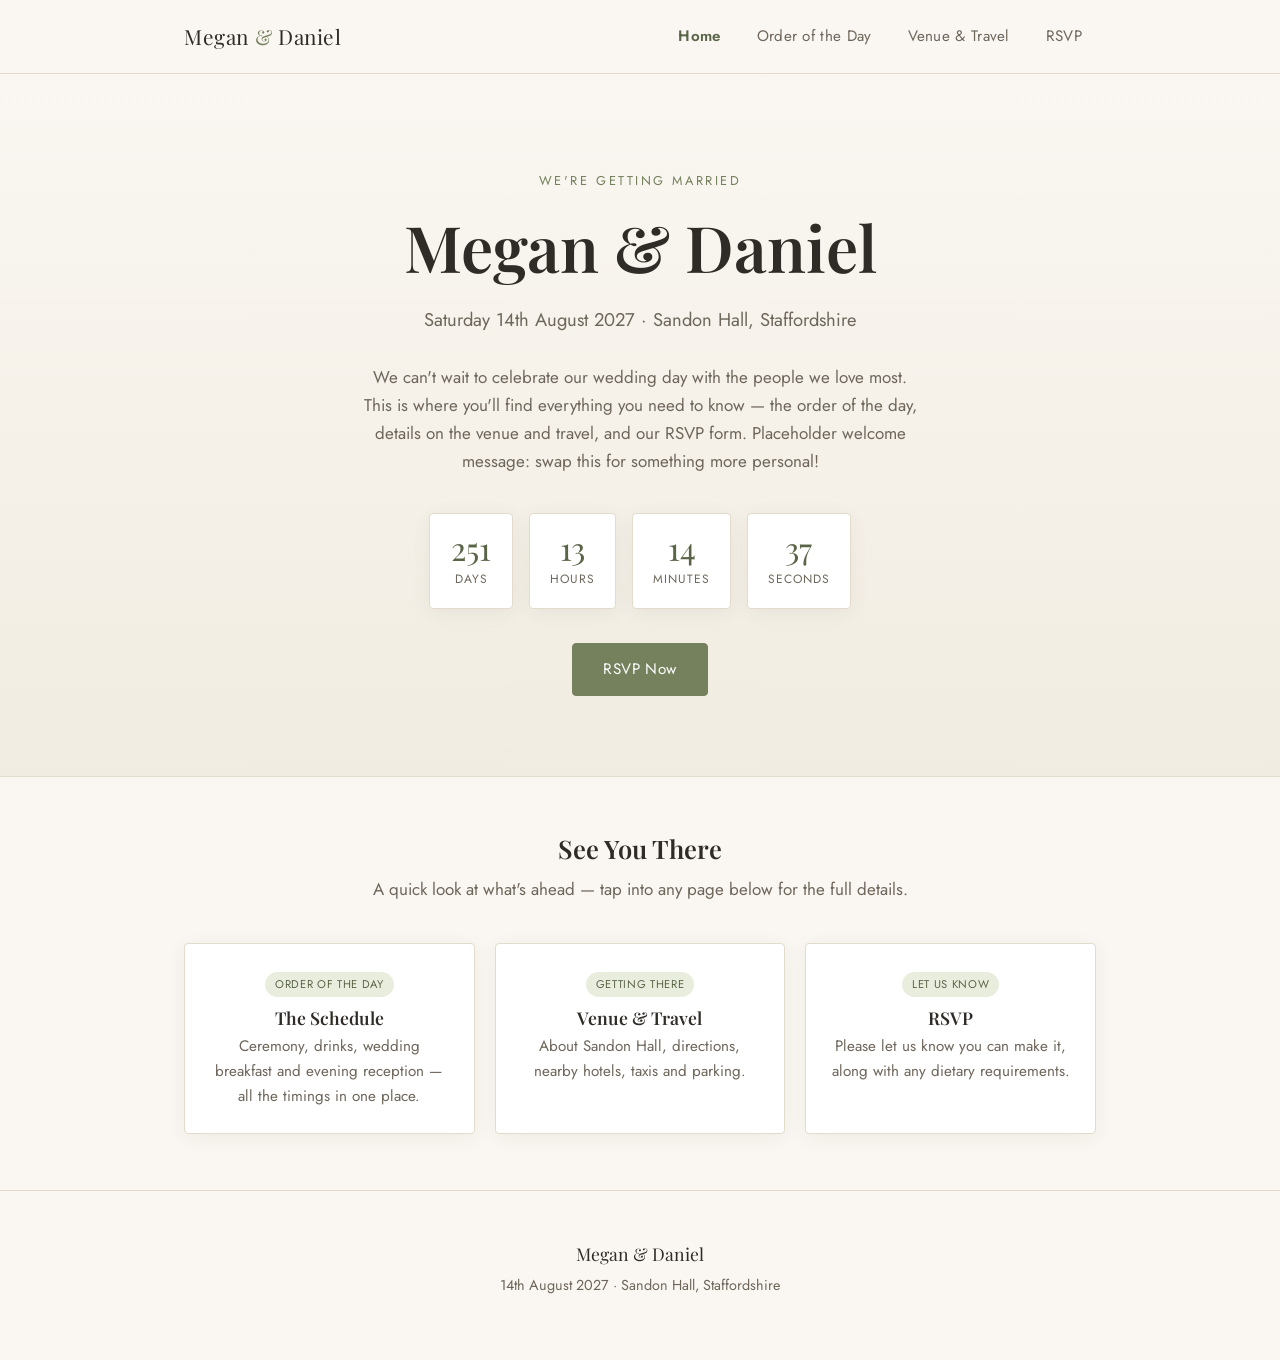
==== index.html @ 928c2b3f "Scaffold wedding website with home, schedule, venue, and RSVP pages Static HTML/CSS/JS site for Mega" ====
<!DOCTYPE html>
<html lang="en">
<head>
  <meta charset="UTF-8">
  <meta name="viewport" content="width=device-width, initial-scale=1.0">
  <title>Megan &amp; Daniel — We're Getting Married</title>
  <link rel="preconnect" href="https://fonts.googleapis.com">
  <link rel="preconnect" href="https://fonts.gstatic.com" crossorigin>
  <link href="https://fonts.googleapis.com/css2?family=Playfair+Display:wght@500;600;700&family=Jost:wght@400;500;600&display=swap" rel="stylesheet">
  <link rel="stylesheet" href="styles.css">
</head>
<body>

  <header class="site-header">
    <div class="container">
      <a href="index.html" class="site-brand">Megan <span>&amp;</span> Daniel</a>
      <button class="nav-toggle" aria-label="Toggle navigation" aria-expanded="false">
        <span></span>
        <span></span>
        <span></span>
      </button>
      <nav class="main-nav" aria-label="Primary">
        <ul>
          <li><a href="index.html" aria-current="page">Home</a></li>
          <li><a href="schedule.html">Order of the Day</a></li>
          <li><a href="venue.html">Venue &amp; Travel</a></li>
          <li><a href="rsvp.html">RSVP</a></li>
        </ul>
      </nav>
    </div>
  </header>

  <main>
    <section class="hero">
      <div class="container">
        <p class="hero-eyebrow">We're Getting Married</p>
        <h1>Megan &amp; Daniel</h1>
        <p class="hero-date">Saturday 14th August 2027 &middot; Sandon Hall, Staffordshire</p>

        <p class="hero-welcome">
          We can't wait to celebrate our wedding day with the people we love most.
          This is where you'll find everything you need to know — the order of the
          day, details on the venue and travel, and our RSVP form. Placeholder
          welcome message: swap this for something more personal!
        </p>

        <div class="countdown" data-countdown>
          <div class="countdown-item">
            <span class="countdown-number" data-days>--</span>
            <span class="countdown-label">Days</span>
          </div>
          <div class="countdown-item">
            <span class="countdown-number" data-hours>--</span>
            <span class="countdown-label">Hours</span>
          </div>
          <div class="countdown-item">
            <span class="countdown-number" data-minutes>--</span>
            <span class="countdown-label">Minutes</span>
          </div>
          <div class="countdown-item">
            <span class="countdown-number" data-seconds>--</span>
            <span class="countdown-label">Seconds</span>
          </div>
        </div>

        <a href="rsvp.html" class="btn btn-primary">RSVP Now</a>
      </div>
    </section>

    <section class="section">
      <div class="container text-center">
        <h2 class="section-title">See You There</h2>
        <p class="section-intro">
          A quick look at what's ahead — tap into any page below for the full details.
        </p>
        <div class="card-grid">
          <div class="card">
            <span class="card-tag">Order of the Day</span>
            <h3>The Schedule</h3>
            <p>Ceremony, drinks, wedding breakfast and evening reception — all the timings in one place.</p>
          </div>
          <div class="card">
            <span class="card-tag">Getting There</span>
            <h3>Venue &amp; Travel</h3>
            <p>About Sandon Hall, directions, nearby hotels, taxis and parking.</p>
          </div>
          <div class="card">
            <span class="card-tag">Let Us Know</span>
            <h3>RSVP</h3>
            <p>Please let us know you can make it, along with any dietary requirements.</p>
          </div>
        </div>
      </div>
    </section>
  </main>

  <footer class="site-footer">
    <div class="container">
      <p class="footer-names">Megan &amp; Daniel</p>
      <p>14th August 2027 &middot; Sandon Hall, Staffordshire</p>
    </div>
  </footer>

  <script src="script.js"></script>
</body>
</html>
---- styles.css ----
/* =========================================================
   Meg's Wedding — shared stylesheet
   A soft, neutral, country-house palette with a sage accent.
   ========================================================= */

:root {
  /* Palette */
  --color-bg: #faf7f2;          /* warm ivory */
  --color-bg-alt: #f1ece1;      /* slightly deeper ivory, for panels */
  --color-surface: #ffffff;     /* cards */
  --color-text: #2f2b26;        /* warm near-black */
  --color-text-muted: #6e665b;  /* softer body text */
  --color-border: #e3dbcb;      /* hairline borders */
  --color-accent: #74815c;      /* sage green */
  --color-accent-dark: #5a6548; /* pressed / hover state */
  --color-accent-soft: #e9edde; /* pale sage backgrounds */
  --color-gold: #b8965f;        /* warm gold, used sparingly */

  /* Type */
  --font-heading: "Playfair Display", Georgia, "Times New Roman", serif;
  --font-body: "Jost", "Helvetica Neue", Arial, sans-serif;

  /* Layout */
  --max-width: 960px;
  --radius: 4px;
  --shadow-soft: 0 4px 20px rgba(47, 43, 38, 0.06);
}

/* ---------- Reset ---------- */
* {
  box-sizing: border-box;
}

html {
  scroll-behavior: smooth;
}

body {
  margin: 0;
  background-color: var(--color-bg);
  color: var(--color-text);
  font-family: var(--font-body);
  font-size: 17px;
  line-height: 1.65;
  -webkit-font-smoothing: antialiased;
}

img {
  max-width: 100%;
  display: block;
}

a {
  color: var(--color-accent-dark);
}

h1, h2, h3, h4 {
  font-family: var(--font-heading);
  font-weight: 600;
  line-height: 1.2;
  margin: 0 0 0.5em;
  color: var(--color-text);
}

p {
  margin: 0 0 1em;
}

ul {
  margin: 0;
  padding: 0;
}

.container {
  width: 100%;
  max-width: var(--max-width);
  margin: 0 auto;
  padding: 0 24px;
}

/* ---------- Header / Nav ---------- */
.site-header {
  background-color: var(--color-bg);
  border-bottom: 1px solid var(--color-border);
  position: sticky;
  top: 0;
  z-index: 100;
}

.site-header .container {
  display: flex;
  align-items: center;
  justify-content: space-between;
  padding-top: 16px;
  padding-bottom: 16px;
}

.site-brand {
  font-family: var(--font-heading);
  font-size: 1.3rem;
  letter-spacing: 0.03em;
  text-decoration: none;
  color: var(--color-text);
}

.site-brand span {
  color: var(--color-accent);
}

.nav-toggle {
  display: none;
  flex-direction: column;
  justify-content: center;
  gap: 5px;
  width: 32px;
  height: 32px;
  background: none;
  border: none;
  cursor: pointer;
  padding: 0;
}

.nav-toggle span {
  display: block;
  height: 2px;
  width: 100%;
  background-color: var(--color-text);
  border-radius: 2px;
  transition: transform 0.2s ease, opacity 0.2s ease;
}

.main-nav ul {
  display: flex;
  list-style: none;
  gap: 8px;
}

.main-nav a {
  display: inline-block;
  padding: 8px 14px;
  text-decoration: none;
  color: var(--color-text-muted);
  font-size: 0.95rem;
  letter-spacing: 0.02em;
  border-radius: var(--radius);
  transition: background-color 0.2s ease, color 0.2s ease;
}

.main-nav a:hover {
  color: var(--color-accent-dark);
  background-color: var(--color-accent-soft);
}

.main-nav a[aria-current="page"] {
  color: var(--color-accent-dark);
  font-weight: 600;
}

@media (max-width: 700px) {
  .nav-toggle {
    display: flex;
  }

  .main-nav {
    display: none;
    width: 100%;
  }

  .main-nav.is-open {
    display: block;
  }

  .site-header .container {
    flex-wrap: wrap;
  }

  .main-nav ul {
    flex-direction: column;
    gap: 2px;
    padding-bottom: 16px;
  }

  .main-nav a {
    padding: 12px 14px;
  }
}

/* ---------- Hero ---------- */
.hero {
  text-align: center;
  padding: 96px 24px 80px;
  background: linear-gradient(180deg, var(--color-bg) 0%, var(--color-bg-alt) 100%);
  border-bottom: 1px solid var(--color-border);
}

.hero-eyebrow {
  text-transform: uppercase;
  letter-spacing: 0.2em;
  font-size: 0.8rem;
  color: var(--color-accent);
  margin-bottom: 18px;
}

.hero h1 {
  font-size: clamp(2.4rem, 6vw, 4rem);
  margin-bottom: 0.3em;
}

.hero .hero-date {
  font-size: 1.15rem;
  color: var(--color-text-muted);
  margin-bottom: 1.5em;
}

.hero .hero-welcome {
  max-width: 560px;
  margin: 0 auto 2.2em;
  color: var(--color-text-muted);
}

.divider {
  width: 60px;
  height: 2px;
  background-color: var(--color-accent);
  margin: 24px auto;
  border: none;
}

/* ---------- Countdown ---------- */
.countdown {
  display: flex;
  justify-content: center;
  gap: 16px;
  flex-wrap: wrap;
  margin: 0 auto 2em;
}

.countdown .countdown-item {
  background-color: var(--color-surface);
  border: 1px solid var(--color-border);
  border-radius: var(--radius);
  padding: 18px 20px;
  min-width: 84px;
  box-shadow: var(--shadow-soft);
}

.countdown .countdown-number {
  display: block;
  font-family: var(--font-heading);
  font-size: 2rem;
  color: var(--color-accent-dark);
  line-height: 1;
}

.countdown .countdown-label {
  display: block;
  margin-top: 6px;
  font-size: 0.75rem;
  letter-spacing: 0.08em;
  text-transform: uppercase;
  color: var(--color-text-muted);
}

/* ---------- Buttons ---------- */
.btn {
  display: inline-block;
  padding: 13px 30px;
  border-radius: var(--radius);
  text-decoration: none;
  font-size: 0.95rem;
  letter-spacing: 0.03em;
  border: 1px solid var(--color-accent);
  transition: background-color 0.2s ease, color 0.2s ease, transform 0.2s ease;
  cursor: pointer;
  font-family: var(--font-body);
}

.btn-primary {
  background-color: var(--color-accent);
  color: #fff;
}

.btn-primary:hover {
  background-color: var(--color-accent-dark);
  border-color: var(--color-accent-dark);
  transform: translateY(-1px);
}

.btn-secondary {
  background-color: transparent;
  color: var(--color-accent-dark);
}

.btn-secondary:hover {
  background-color: var(--color-accent-soft);
}

/* ---------- Page sections ---------- */
.page-header {
  text-align: center;
  padding: 64px 24px 32px;
}

.page-header .hero-eyebrow {
  margin-bottom: 12px;
}

.section {
  padding: 56px 0;
}

.section + .section {
  border-top: 1px solid var(--color-border);
}

.section-title {
  text-align: center;
  margin-bottom: 12px;
}

.section-intro {
  text-align: center;
  max-width: 600px;
  margin: 0 auto 40px;
  color: var(--color-text-muted);
}

/* ---------- Timeline (Schedule page) ---------- */
.timeline {
  list-style: none;
  max-width: 640px;
  margin: 0 auto;
  position: relative;
  padding-left: 32px;
  border-left: 2px solid var(--color-border);
}

.timeline-item {
  position: relative;
  padding-bottom: 40px;
}

.timeline-item:last-child {
  padding-bottom: 0;
}

.timeline-item::before {
  content: "";
  position: absolute;
  left: -39px;
  top: 4px;
  width: 14px;
  height: 14px;
  border-radius: 50%;
  background-color: var(--color-bg);
  border: 3px solid var(--color-accent);
}

.timeline-time {
  display: block;
  font-family: var(--font-heading);
  font-size: 1.1rem;
  color: var(--color-accent-dark);
  margin-bottom: 4px;
}

.timeline-title {
  margin: 0 0 4px;
  font-size: 1.15rem;
}

.timeline-desc {
  margin: 0;
  color: var(--color-text-muted);
}

/* ---------- Cards (venue, hotels, taxis) ---------- */
.card-grid {
  display: grid;
  grid-template-columns: repeat(auto-fit, minmax(240px, 1fr));
  gap: 20px;
}

.card {
  background-color: var(--color-surface);
  border: 1px solid var(--color-border);
  border-radius: var(--radius);
  padding: 24px;
  box-shadow: var(--shadow-soft);
}

.card h3 {
  font-size: 1.1rem;
  margin-bottom: 6px;
}

.card p {
  color: var(--color-text-muted);
  margin-bottom: 6px;
  font-size: 0.95rem;
}

.card p:last-child {
  margin-bottom: 0;
}

.card .card-tag {
  display: inline-block;
  font-size: 0.7rem;
  text-transform: uppercase;
  letter-spacing: 0.06em;
  color: var(--color-accent-dark);
  background-color: var(--color-accent-soft);
  padding: 3px 10px;
  border-radius: 20px;
  margin-bottom: 10px;
}

/* ---------- Map placeholder ---------- */
.map-embed {
  width: 100%;
  aspect-ratio: 16 / 9;
  border: 1px dashed var(--color-border);
  border-radius: var(--radius);
  background-color: var(--color-bg-alt);
  display: flex;
  align-items: center;
  justify-content: center;
  text-align: center;
  color: var(--color-text-muted);
  padding: 24px;
  overflow: hidden;
}

.map-embed iframe {
  width: 100%;
  height: 100%;
  border: 0;
}

.address-block {
  text-align: center;
  margin-bottom: 24px;
}

.address-block address {
  font-style: normal;
  color: var(--color-text-muted);
}

/* ---------- Note / callout ---------- */
.note {
  background-color: var(--color-accent-soft);
  border-left: 3px solid var(--color-accent);
  padding: 16px 20px;
  border-radius: var(--radius);
  color: var(--color-text);
  max-width: 640px;
  margin: 0 auto;
}

.note p:last-child {
  margin-bottom: 0;
}

/* ---------- Forms (RSVP page) ---------- */
.rsvp-form {
  max-width: 560px;
  margin: 0 auto;
  background-color: var(--color-surface);
  border: 1px solid var(--color-border);
  border-radius: var(--radius);
  padding: 40px;
  box-shadow: var(--shadow-soft);
}

.form-group {
  margin-bottom: 24px;
}

.form-group:last-of-type {
  margin-bottom: 0;
}

.form-group label,
.form-group legend {
  display: block;
  font-weight: 600;
  margin-bottom: 8px;
  font-size: 0.95rem;
}

.form-group legend {
  padding: 0;
}

.form-group .hint {
  display: block;
  font-weight: 400;
  color: var(--color-text-muted);
  font-size: 0.85rem;
  margin-top: 4px;
}

input[type="text"],
input[type="number"],
input[type="email"],
textarea,
select {
  width: 100%;
  padding: 11px 14px;
  border: 1px solid var(--color-border);
  border-radius: var(--radius);
  background-color: var(--color-bg);
  color: var(--color-text);
  font-family: var(--font-body);
  font-size: 1rem;
}

input:focus,
textarea:focus,
select:focus {
  outline: none;
  border-color: var(--color-accent);
  box-shadow: 0 0 0 3px var(--color-accent-soft);
}

textarea {
  resize: vertical;
  min-height: 90px;
}

fieldset {
  border: none;
  padding: 0;
  margin: 0;
}

.radio-group {
  display: flex;
  gap: 20px;
}

.radio-option {
  display: flex;
  align-items: center;
  gap: 8px;
  font-weight: 400;
}

.radio-option input {
  width: auto;
}

.form-submit {
  margin-top: 32px;
  text-align: center;
}

.form-submit .btn {
  width: 100%;
}

.form-note {
  text-align: center;
  font-size: 0.85rem;
  color: var(--color-text-muted);
  margin-top: 16px;
}

.form-success {
  display: none;
  text-align: center;
  max-width: 560px;
  margin: 0 auto;
  background-color: var(--color-surface);
  border: 1px solid var(--color-border);
  border-radius: var(--radius);
  padding: 48px 40px;
  box-shadow: var(--shadow-soft);
}

.form-success.is-visible {
  display: block;
}

.rsvp-form.is-hidden {
  display: none;
}

/* ---------- Footer ---------- */
.site-footer {
  text-align: center;
  padding: 48px 24px;
  color: var(--color-text-muted);
  font-size: 0.9rem;
  border-top: 1px solid var(--color-border);
}

.site-footer .footer-names {
  font-family: var(--font-heading);
  font-size: 1.1rem;
  color: var(--color-text);
  margin-bottom: 6px;
}

/* ---------- Utility ---------- */
.text-center {
  text-align: center;
}
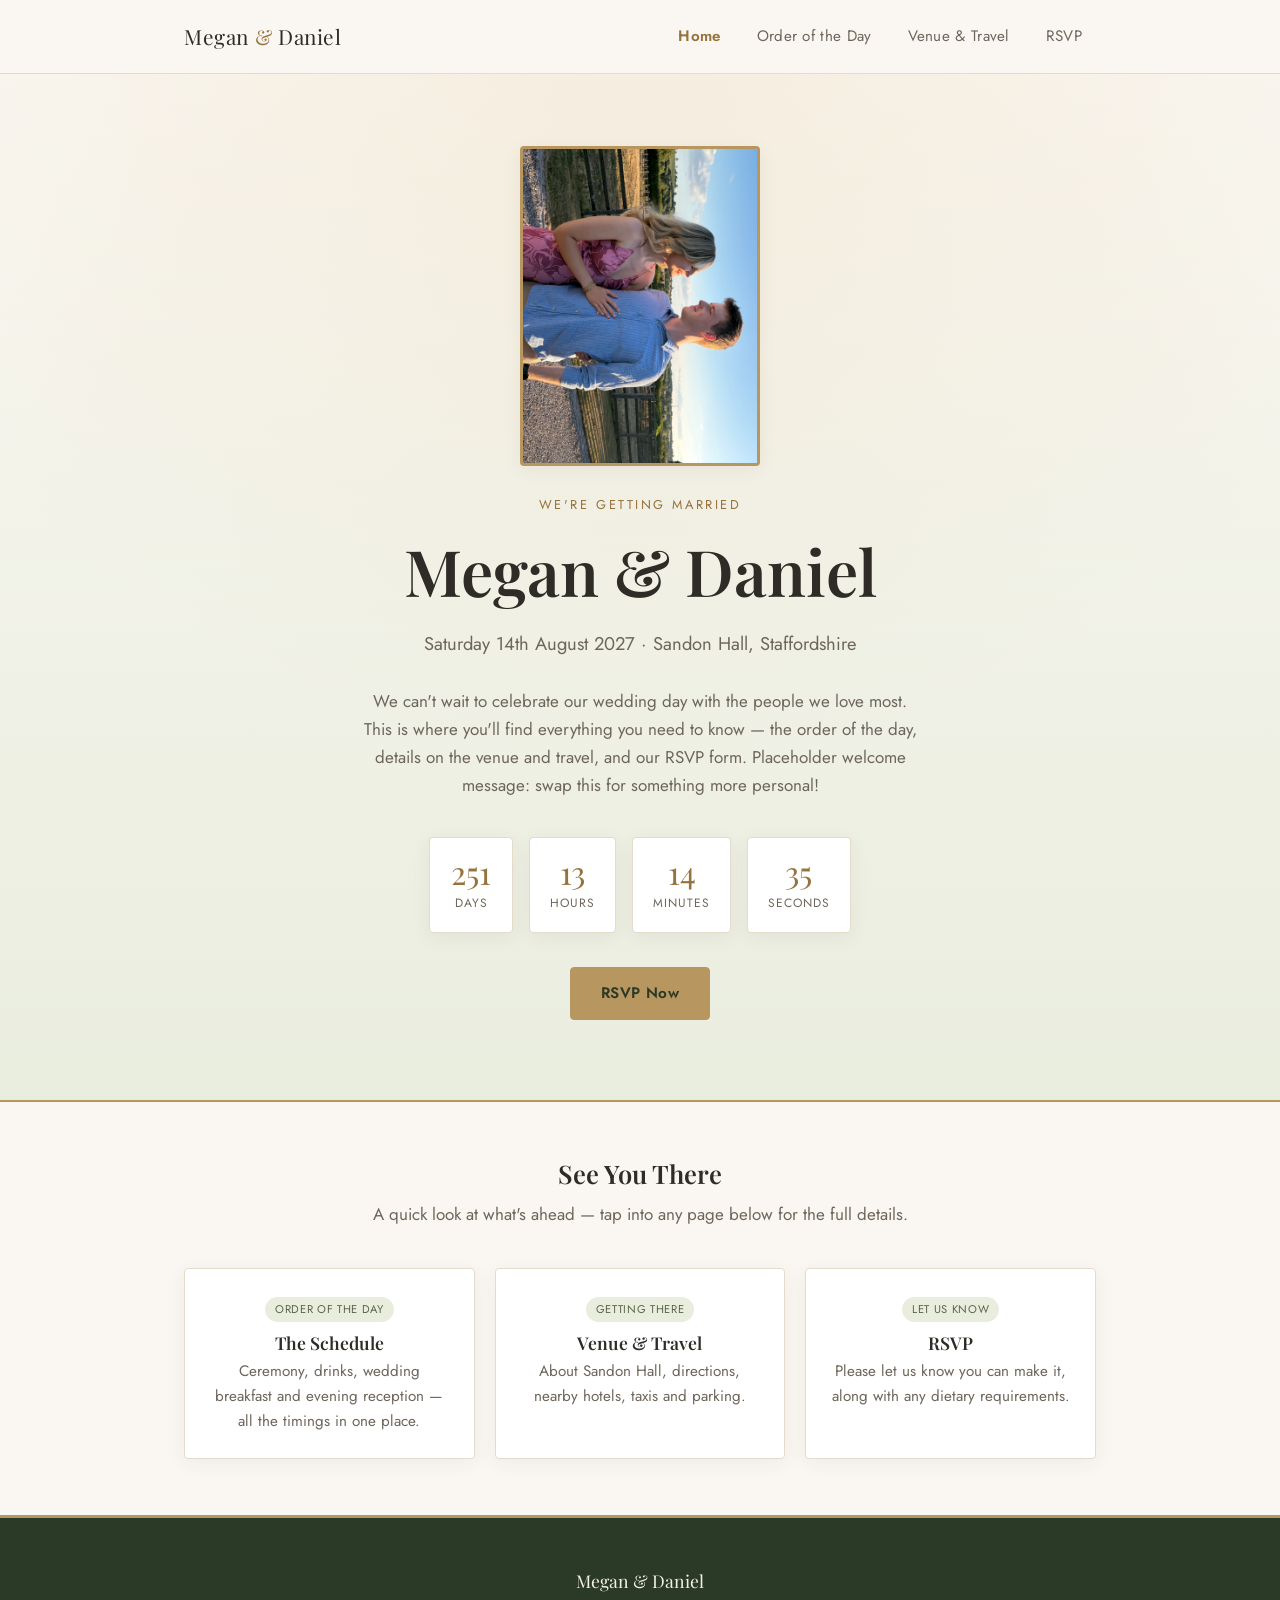
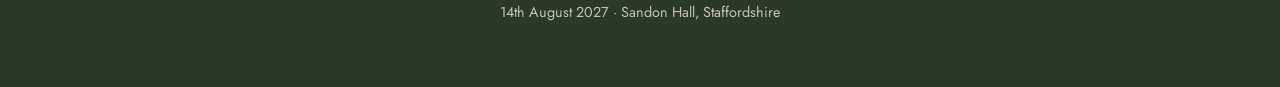
==== commit f63eb0ed: "Add couple and venue photos, lighten hero palette Framed couple photo in the hero (fixing an earlier" ====
--- a/index.html
+++ b/index.html
@@ -33,6 +33,11 @@
   <main>
     <section class="hero">
       <div class="container">
+        <img
+          src="assets/couple-photo.jpg"
+          alt="Megan and Daniel"
+          class="hero-photo"
+        >
         <p class="hero-eyebrow">We're Getting Married</p>
         <h1>Megan &amp; Daniel</h1>
         <p class="hero-date">Saturday 14th August 2027 &middot; Sandon Hall, Staffordshire</p>
--- a/styles.css
+++ b/styles.css
@@ -1,6 +1,8 @@
 /* =========================================================
    Meg's Wedding — shared stylesheet
-   A soft, neutral, country-house palette with a sage accent.
+   A country-house palette: ivory & charcoal, bookended by a
+   deep forest-green + gold band (hero/footer), sage as a
+   secondary accent — inspired by sandonhall.co.uk.
    ========================================================= */
 
 :root {
@@ -11,10 +13,18 @@
   --color-text: #2f2b26;        /* warm near-black */
   --color-text-muted: #6e665b;  /* softer body text */
   --color-border: #e3dbcb;      /* hairline borders */
-  --color-accent: #74815c;      /* sage green */
+  --color-accent: #74815c;      /* sage green (secondary accent) */
   --color-accent-dark: #5a6548; /* pressed / hover state */
   --color-accent-soft: #e9edde; /* pale sage backgrounds */
-  --color-gold: #b8965f;        /* warm gold, used sparingly */
+
+  --color-gold: #b8965f;        /* warm gold — buttons & dividers on light bg */
+  --color-gold-light: #ddba7c;  /* brighter gold — text on dark bg */
+  --color-gold-dark: #96723d;   /* gold hover / pressed state */
+  --color-gold-soft: #f5ead4;   /* pale gold tint */
+
+  --color-deep: #2b3a26;        /* deep forest green — hero & footer bands */
+  --color-deep-light: #384a32;  /* lighter green, for gradients */
+  --color-cream: #f6f1e7;       /* warm off-white text on deep bg */
 
   /* Type */
   --font-heading: "Playfair Display", Georgia, "Times New Roman", serif;
@@ -51,7 +61,7 @@
 }
 
 a {
-  color: var(--color-accent-dark);
+  color: var(--color-gold-dark);
 }
 
 h1, h2, h3, h4 {
@@ -104,7 +114,7 @@
 }
 
 .site-brand span {
-  color: var(--color-accent);
+  color: var(--color-gold-dark);
 }
 
 .nav-toggle {
@@ -152,7 +162,7 @@
 }
 
 .main-nav a[aria-current="page"] {
-  color: var(--color-accent-dark);
+  color: var(--color-gold-dark);
   font-weight: 600;
 }
 
@@ -188,22 +198,36 @@
 /* ---------- Hero ---------- */
 .hero {
   text-align: center;
-  padding: 96px 24px 80px;
-  background: linear-gradient(180deg, var(--color-bg) 0%, var(--color-bg-alt) 100%);
-  border-bottom: 1px solid var(--color-border);
+  padding: 72px 24px 80px;
+  background:
+    radial-gradient(120% 140% at 50% -10%, rgba(221, 186, 124, 0.18) 0%, rgba(221, 186, 124, 0) 55%),
+    linear-gradient(180deg, var(--color-bg) 0%, var(--color-accent-soft) 100%);
+  border-bottom: 2px solid var(--color-gold);
+}
+
+.hero-photo {
+  width: clamp(160px, 24vw, 240px);
+  aspect-ratio: 3 / 4;
+  object-fit: cover;
+  object-position: center 20%;
+  border-radius: var(--radius);
+  border: 3px solid var(--color-gold);
+  box-shadow: var(--shadow-soft);
+  margin: 0 auto 28px;
 }
 
 .hero-eyebrow {
   text-transform: uppercase;
   letter-spacing: 0.2em;
   font-size: 0.8rem;
-  color: var(--color-accent);
+  color: var(--color-gold-dark);
   margin-bottom: 18px;
 }
 
 .hero h1 {
   font-size: clamp(2.4rem, 6vw, 4rem);
   margin-bottom: 0.3em;
+  color: var(--color-text);
 }
 
 .hero .hero-date {
@@ -221,7 +245,7 @@
 .divider {
   width: 60px;
   height: 2px;
-  background-color: var(--color-accent);
+  background-color: var(--color-gold);
   margin: 24px auto;
   border: none;
 }
@@ -248,7 +272,7 @@
   display: block;
   font-family: var(--font-heading);
   font-size: 2rem;
-  color: var(--color-accent-dark);
+  color: var(--color-gold-dark);
   line-height: 1;
 }
 
@@ -268,31 +292,33 @@
   border-radius: var(--radius);
   text-decoration: none;
   font-size: 0.95rem;
+  font-weight: 600;
   letter-spacing: 0.03em;
-  border: 1px solid var(--color-accent);
+  border: 1px solid var(--color-gold);
   transition: background-color 0.2s ease, color 0.2s ease, transform 0.2s ease;
   cursor: pointer;
   font-family: var(--font-body);
 }
 
 .btn-primary {
-  background-color: var(--color-accent);
-  color: #fff;
+  background-color: var(--color-gold);
+  color: var(--color-deep);
 }
 
 .btn-primary:hover {
-  background-color: var(--color-accent-dark);
-  border-color: var(--color-accent-dark);
+  background-color: var(--color-gold-dark);
+  border-color: var(--color-gold-dark);
+  color: var(--color-cream);
   transform: translateY(-1px);
 }
 
 .btn-secondary {
   background-color: transparent;
-  color: var(--color-accent-dark);
+  color: var(--color-gold-dark);
 }
 
 .btn-secondary:hover {
-  background-color: var(--color-accent-soft);
+  background-color: var(--color-gold-soft);
 }
 
 /* ---------- Page sections ---------- */
@@ -302,6 +328,7 @@
 }
 
 .page-header .hero-eyebrow {
+  color: var(--color-gold-dark);
   margin-bottom: 12px;
 }
 
@@ -353,14 +380,14 @@
   height: 14px;
   border-radius: 50%;
   background-color: var(--color-bg);
-  border: 3px solid var(--color-accent);
+  border: 3px solid var(--color-gold);
 }
 
 .timeline-time {
   display: block;
   font-family: var(--font-heading);
   font-size: 1.1rem;
-  color: var(--color-accent-dark);
+  color: var(--color-gold-dark);
   margin-bottom: 4px;
 }
 
@@ -416,6 +443,18 @@
   margin-bottom: 10px;
 }
 
+/* ---------- Venue photo ---------- */
+.venue-photo {
+  width: 100%;
+  max-width: 800px;
+  aspect-ratio: 16 / 9;
+  object-fit: cover;
+  border-radius: var(--radius);
+  border: 3px solid var(--color-gold);
+  box-shadow: var(--shadow-soft);
+  margin: 0 auto 32px;
+}
+
 /* ---------- Map placeholder ---------- */
 .map-embed {
   width: 100%;
@@ -521,8 +560,8 @@
 textarea:focus,
 select:focus {
   outline: none;
-  border-color: var(--color-accent);
-  box-shadow: 0 0 0 3px var(--color-accent-soft);
+  border-color: var(--color-gold);
+  box-shadow: 0 0 0 3px var(--color-gold-soft);
 }
 
 textarea {
@@ -592,15 +631,16 @@
 .site-footer {
   text-align: center;
   padding: 48px 24px;
-  color: var(--color-text-muted);
+  color: rgba(246, 241, 231, 0.75);
   font-size: 0.9rem;
-  border-top: 1px solid var(--color-border);
+  background-color: var(--color-deep);
+  border-top: 3px solid var(--color-gold);
 }
 
 .site-footer .footer-names {
   font-family: var(--font-heading);
   font-size: 1.1rem;
-  color: var(--color-text);
+  color: var(--color-cream);
   margin-bottom: 6px;
 }
 
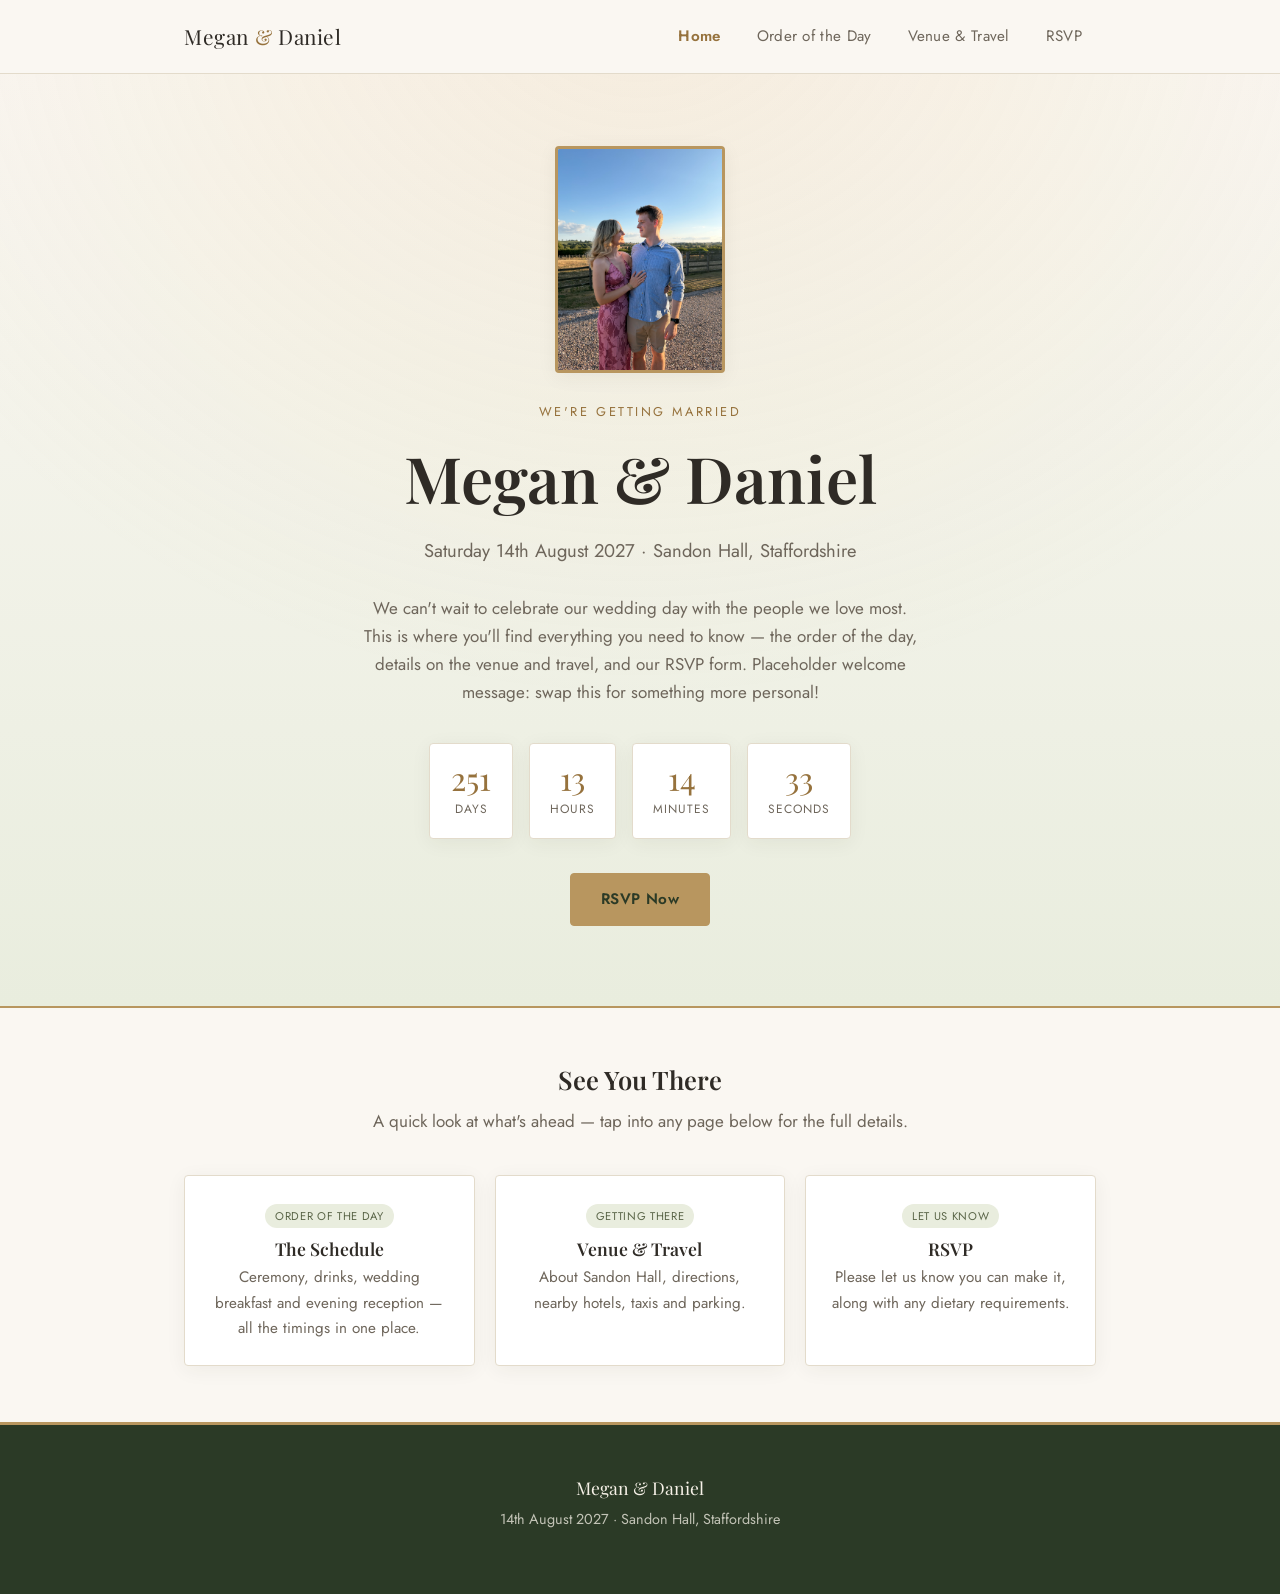
==== commit 7cccfde4: "Fix couple photo orientation and shrink hero size Root cause: leftover EXIF/XMP orientation metadata" ====
--- a/index.html
+++ b/index.html
@@ -34,7 +34,7 @@
     <section class="hero">
       <div class="container">
         <img
-          src="assets/couple-photo.jpg"
+          src="assets/couple-photo-final.png"
           alt="Megan and Daniel"
           class="hero-photo"
         >
--- a/styles.css
+++ b/styles.css
@@ -18,12 +18,10 @@
   --color-accent-soft: #e9edde; /* pale sage backgrounds */
 
   --color-gold: #b8965f;        /* warm gold — buttons & dividers on light bg */
-  --color-gold-light: #ddba7c;  /* brighter gold — text on dark bg */
   --color-gold-dark: #96723d;   /* gold hover / pressed state */
   --color-gold-soft: #f5ead4;   /* pale gold tint */
 
-  --color-deep: #2b3a26;        /* deep forest green — hero & footer bands */
-  --color-deep-light: #384a32;  /* lighter green, for gradients */
+  --color-deep: #2b3a26;        /* deep forest green — footer band */
   --color-cream: #f6f1e7;       /* warm off-white text on deep bg */
 
   /* Type */
@@ -206,7 +204,7 @@
 }
 
 .hero-photo {
-  width: clamp(160px, 24vw, 240px);
+  width: clamp(120px, 16vw, 170px);
   aspect-ratio: 3 / 4;
   object-fit: cover;
   object-position: center 20%;
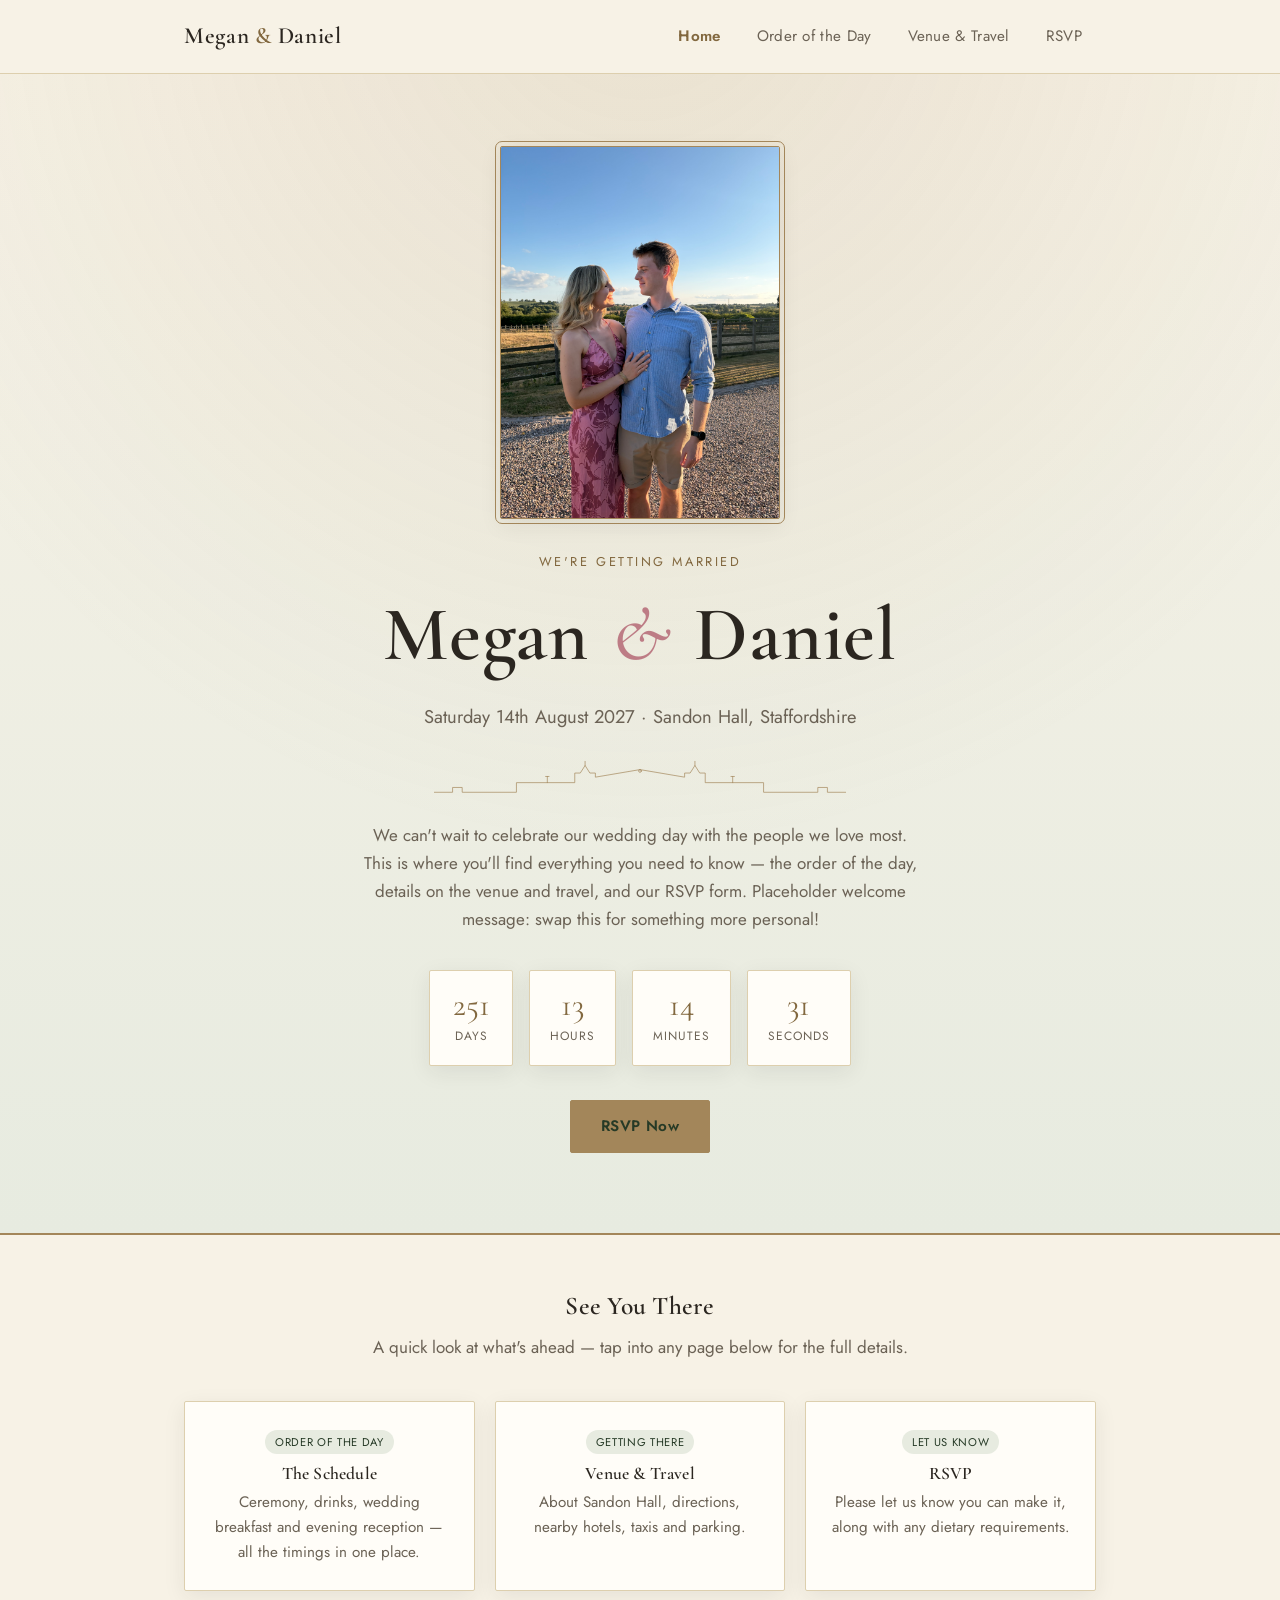
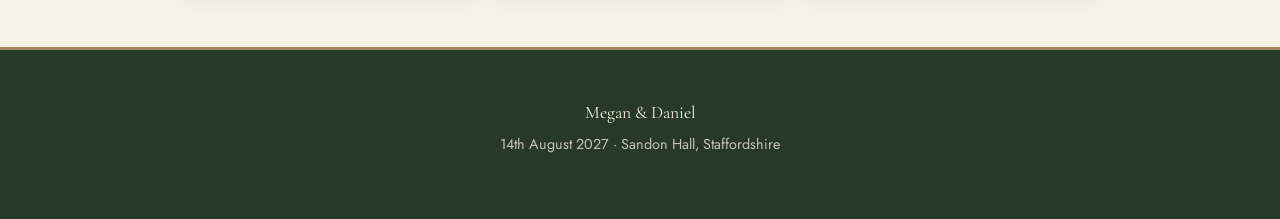
==== commit e1be90b0: "Redesign visual identity and add live directions to venue page Replace the generic gold/ivory/Playfa" ====
--- a/index.html
+++ b/index.html
@@ -6,7 +6,7 @@
   <title>Megan &amp; Daniel — We're Getting Married</title>
   <link rel="preconnect" href="https://fonts.googleapis.com">
   <link rel="preconnect" href="https://fonts.gstatic.com" crossorigin>
-  <link href="https://fonts.googleapis.com/css2?family=Playfair+Display:wght@500;600;700&family=Jost:wght@400;500;600&display=swap" rel="stylesheet">
+  <link href="https://fonts.googleapis.com/css2?family=Cormorant+Garamond:ital,wght@0,500;0,600;0,700;1,500&family=Jost:wght@400;500;600&display=swap" rel="stylesheet">
   <link rel="stylesheet" href="styles.css">
 </head>
 <body>
@@ -39,8 +39,24 @@
           class="hero-photo"
         >
         <p class="hero-eyebrow">We're Getting Married</p>
-        <h1>Megan &amp; Daniel</h1>
+        <h1>Megan <span class="amp">&amp;</span> Daniel</h1>
         <p class="hero-date">Saturday 14th August 2027 &middot; Sandon Hall, Staffordshire</p>
+
+        <div class="hall-skyline" aria-hidden="true">
+          <svg viewBox="0 -8 1200 96" preserveAspectRatio="xMidYMid meet" xmlns="http://www.w3.org/2000/svg">
+            <g fill="none" stroke="currentColor" stroke-width="2" stroke-linejoin="round" stroke-linecap="round">
+              <polyline id="hall-half" points="0,86 54,86 54,72 82,72 82,86 240,86 240,58 410,58 410,30 426,30 440,8 454,30 470,30 470,42 600,20" />
+              <use href="#hall-half" transform="scale(-1,1) translate(-1200,0)" />
+              <line x1="330" y1="58" x2="330" y2="40" />
+              <line x1="325" y1="40" x2="335" y2="40" />
+              <line x1="870" y1="58" x2="870" y2="40" />
+              <line x1="865" y1="40" x2="875" y2="40" />
+              <line x1="440" y1="8" x2="440" y2="-4" />
+              <line x1="760" y1="8" x2="760" y2="-4" />
+              <circle cx="600" cy="24" r="4" />
+            </g>
+          </svg>
+        </div>
 
         <p class="hero-welcome">
           We can't wait to celebrate our wedding day with the people we love most.
--- a/styles.css
+++ b/styles.css
@@ -1,37 +1,39 @@
 /* =========================================================
-   Meg's Wedding — shared stylesheet
-   A country-house palette: ivory & charcoal, bookended by a
-   deep forest-green + gold band (hero/footer), sage as a
-   secondary accent — inspired by sandonhall.co.uk.
+   Megan & Daniel's Wedding — shared stylesheet
+   Palette drawn from three real sources: Sandon Hall's stone
+   facade (stone-gold), its parkland (parkland green), and the
+   dress Meg wore the evening they got engaged (blush — used
+   sparingly, as a signature rather than a base colour).
    ========================================================= */
 
 :root {
   /* Palette */
-  --color-bg: #faf7f2;          /* warm ivory */
-  --color-bg-alt: #f1ece1;      /* slightly deeper ivory, for panels */
-  --color-surface: #ffffff;     /* cards */
-  --color-text: #2f2b26;        /* warm near-black */
-  --color-text-muted: #6e665b;  /* softer body text */
-  --color-border: #e3dbcb;      /* hairline borders */
-  --color-accent: #74815c;      /* sage green (secondary accent) */
-  --color-accent-dark: #5a6548; /* pressed / hover state */
-  --color-accent-soft: #e9edde; /* pale sage backgrounds */
-
-  --color-gold: #b8965f;        /* warm gold — buttons & dividers on light bg */
-  --color-gold-dark: #96723d;   /* gold hover / pressed state */
-  --color-gold-soft: #f5ead4;   /* pale gold tint */
-
-  --color-deep: #2b3a26;        /* deep forest green — footer band */
-  --color-cream: #f6f1e7;       /* warm off-white text on deep bg */
+  --color-bg: #f7f2e6;          /* parchment */
+  --color-bg-alt: #efe6d2;      /* deeper parchment, for panels */
+  --color-surface: #fffdf8;     /* cards */
+  --color-text: #2b2620;        /* ink */
+  --color-text-muted: #6b6255;  /* softer ink */
+  --color-border: #ddcfae;      /* hairline, stone-tinted */
+
+  --color-parkland: #3f5a3d;      /* parkland green (secondary accent) */
+  --color-parkland-dark: #263a26; /* pressed / hover state, footer band */
+  --color-parkland-soft: #e7ebe0; /* pale green backgrounds */
+
+  --color-stone: #a3865a;        /* stone-gold — buttons & dividers */
+  --color-stone-dark: #82683f;   /* stone hover / pressed state */
+  --color-stone-soft: #efe3c8;   /* pale stone tint */
+
+  --color-blush: #bd7c85;       /* signature accent — used once or twice */
+  --color-cream: #f5f0e1;       /* warm off-white text on deep bg */
 
   /* Type */
-  --font-heading: "Playfair Display", Georgia, "Times New Roman", serif;
+  --font-heading: "Cormorant Garamond", Georgia, "Times New Roman", serif;
   --font-body: "Jost", "Helvetica Neue", Arial, sans-serif;
 
   /* Layout */
   --max-width: 960px;
-  --radius: 4px;
-  --shadow-soft: 0 4px 20px rgba(47, 43, 38, 0.06);
+  --radius: 2px;
+  --shadow-soft: 0 6px 22px rgba(43, 38, 32, 0.08);
 }
 
 /* ---------- Reset ---------- */
@@ -59,13 +61,14 @@
 }
 
 a {
-  color: var(--color-gold-dark);
+  color: var(--color-stone-dark);
 }
 
 h1, h2, h3, h4 {
   font-family: var(--font-heading);
   font-weight: 600;
-  line-height: 1.2;
+  line-height: 1.15;
+  letter-spacing: 0.01em;
   margin: 0 0 0.5em;
   color: var(--color-text);
 }
@@ -105,14 +108,15 @@
 
 .site-brand {
   font-family: var(--font-heading);
-  font-size: 1.3rem;
+  font-size: 1.45rem;
+  font-weight: 600;
   letter-spacing: 0.03em;
   text-decoration: none;
   color: var(--color-text);
 }
 
 .site-brand span {
-  color: var(--color-gold-dark);
+  color: var(--color-stone-dark);
 }
 
 .nav-toggle {
@@ -155,12 +159,12 @@
 }
 
 .main-nav a:hover {
-  color: var(--color-accent-dark);
-  background-color: var(--color-accent-soft);
+  color: var(--color-parkland-dark);
+  background-color: var(--color-parkland-soft);
 }
 
 .main-nav a[aria-current="page"] {
-  color: var(--color-gold-dark);
+  color: var(--color-stone-dark);
   font-weight: 600;
 }
 
@@ -198,34 +202,43 @@
   text-align: center;
   padding: 72px 24px 80px;
   background:
-    radial-gradient(120% 140% at 50% -10%, rgba(221, 186, 124, 0.18) 0%, rgba(221, 186, 124, 0) 55%),
-    linear-gradient(180deg, var(--color-bg) 0%, var(--color-accent-soft) 100%);
-  border-bottom: 2px solid var(--color-gold);
+    radial-gradient(120% 140% at 50% -10%, rgba(163, 134, 90, 0.16) 0%, rgba(163, 134, 90, 0) 55%),
+    linear-gradient(180deg, var(--color-bg) 0%, var(--color-parkland-soft) 100%);
+  border-bottom: 2px solid var(--color-stone);
 }
 
 .hero-photo {
-  width: clamp(120px, 16vw, 170px);
+  width: clamp(180px, 26vw, 280px);
   aspect-ratio: 3 / 4;
   object-fit: cover;
   object-position: center 20%;
   border-radius: var(--radius);
-  border: 3px solid var(--color-gold);
+  border: 1px solid var(--color-stone);
+  outline: 1px solid var(--color-stone);
+  outline-offset: 4px;
   box-shadow: var(--shadow-soft);
-  margin: 0 auto 28px;
+  margin: 0 auto 32px;
 }
 
 .hero-eyebrow {
   text-transform: uppercase;
   letter-spacing: 0.2em;
   font-size: 0.8rem;
-  color: var(--color-gold-dark);
+  color: var(--color-stone-dark);
   margin-bottom: 18px;
 }
 
 .hero h1 {
-  font-size: clamp(2.4rem, 6vw, 4rem);
+  font-size: clamp(2.8rem, 7.5vw, 4.8rem);
   margin-bottom: 0.3em;
   color: var(--color-text);
+}
+
+.hero h1 .amp {
+  color: var(--color-blush);
+  font-style: italic;
+  font-weight: 500;
+  padding: 0 0.06em;
 }
 
 .hero .hero-date {
@@ -243,9 +256,26 @@
 .divider {
   width: 60px;
   height: 2px;
-  background-color: var(--color-gold);
+  background-color: var(--color-stone);
   margin: 24px auto;
   border: none;
+}
+
+/* ---------- Hall skyline motif ---------- */
+/* A line drawing of Sandon Hall's own roofline — gate piers, twin
+   turrets, the central pediment and clock — standing in for a
+   generic divider on every page. */
+.hall-skyline {
+  max-width: 460px;
+  margin: 20px auto 28px;
+  padding: 0 24px;
+  color: var(--color-stone);
+}
+
+.hall-skyline svg {
+  width: 100%;
+  height: auto;
+  display: block;
 }
 
 /* ---------- Countdown ---------- */
@@ -270,7 +300,7 @@
   display: block;
   font-family: var(--font-heading);
   font-size: 2rem;
-  color: var(--color-gold-dark);
+  color: var(--color-stone-dark);
   line-height: 1;
 }
 
@@ -292,31 +322,31 @@
   font-size: 0.95rem;
   font-weight: 600;
   letter-spacing: 0.03em;
-  border: 1px solid var(--color-gold);
+  border: 1px solid var(--color-stone);
   transition: background-color 0.2s ease, color 0.2s ease, transform 0.2s ease;
   cursor: pointer;
   font-family: var(--font-body);
 }
 
 .btn-primary {
-  background-color: var(--color-gold);
-  color: var(--color-deep);
+  background-color: var(--color-stone);
+  color: var(--color-parkland-dark);
 }
 
 .btn-primary:hover {
-  background-color: var(--color-gold-dark);
-  border-color: var(--color-gold-dark);
+  background-color: var(--color-stone-dark);
+  border-color: var(--color-stone-dark);
   color: var(--color-cream);
   transform: translateY(-1px);
 }
 
 .btn-secondary {
   background-color: transparent;
-  color: var(--color-gold-dark);
+  color: var(--color-stone-dark);
 }
 
 .btn-secondary:hover {
-  background-color: var(--color-gold-soft);
+  background-color: var(--color-stone-soft);
 }
 
 /* ---------- Page sections ---------- */
@@ -326,7 +356,7 @@
 }
 
 .page-header .hero-eyebrow {
-  color: var(--color-gold-dark);
+  color: var(--color-stone-dark);
   margin-bottom: 12px;
 }
 
@@ -372,20 +402,20 @@
 .timeline-item::before {
   content: "";
   position: absolute;
-  left: -39px;
-  top: 4px;
-  width: 14px;
-  height: 14px;
-  border-radius: 50%;
+  left: -40px;
+  top: 6px;
+  width: 11px;
+  height: 11px;
   background-color: var(--color-bg);
-  border: 3px solid var(--color-gold);
+  border: 2.5px solid var(--color-stone);
+  transform: rotate(45deg);
 }
 
 .timeline-time {
   display: block;
   font-family: var(--font-heading);
   font-size: 1.1rem;
-  color: var(--color-gold-dark);
+  color: var(--color-stone-dark);
   margin-bottom: 4px;
 }
 
@@ -434,8 +464,8 @@
   font-size: 0.7rem;
   text-transform: uppercase;
   letter-spacing: 0.06em;
-  color: var(--color-accent-dark);
-  background-color: var(--color-accent-soft);
+  color: var(--color-parkland-dark);
+  background-color: var(--color-parkland-soft);
   padding: 3px 10px;
   border-radius: 20px;
   margin-bottom: 10px;
@@ -448,24 +478,20 @@
   aspect-ratio: 16 / 9;
   object-fit: cover;
   border-radius: var(--radius);
-  border: 3px solid var(--color-gold);
+  border: 1px solid var(--color-stone);
+  outline: 1px solid var(--color-stone);
+  outline-offset: 6px;
   box-shadow: var(--shadow-soft);
-  margin: 0 auto 32px;
-}
-
-/* ---------- Map placeholder ---------- */
+  margin: 0 auto 40px;
+}
+
+/* ---------- Map ---------- */
 .map-embed {
   width: 100%;
   aspect-ratio: 16 / 9;
-  border: 1px dashed var(--color-border);
+  border: 1px solid var(--color-border);
   border-radius: var(--radius);
   background-color: var(--color-bg-alt);
-  display: flex;
-  align-items: center;
-  justify-content: center;
-  text-align: center;
-  color: var(--color-text-muted);
-  padding: 24px;
   overflow: hidden;
 }
 
@@ -473,6 +499,12 @@
   width: 100%;
   height: 100%;
   border: 0;
+  display: block;
+}
+
+.map-actions {
+  text-align: center;
+  margin: 24px 0 0;
 }
 
 .address-block {
@@ -487,8 +519,8 @@
 
 /* ---------- Note / callout ---------- */
 .note {
-  background-color: var(--color-accent-soft);
-  border-left: 3px solid var(--color-accent);
+  background-color: var(--color-parkland-soft);
+  border-left: 3px solid var(--color-parkland);
   padding: 16px 20px;
   border-radius: var(--radius);
   color: var(--color-text);
@@ -558,8 +590,8 @@
 textarea:focus,
 select:focus {
   outline: none;
-  border-color: var(--color-gold);
-  box-shadow: 0 0 0 3px var(--color-gold-soft);
+  border-color: var(--color-stone);
+  box-shadow: 0 0 0 3px var(--color-stone-soft);
 }
 
 textarea {
@@ -621,6 +653,19 @@
   display: block;
 }
 
+.form-success h2 {
+  color: var(--color-blush);
+}
+
+.form-error {
+  display: none;
+  color: #b3392c;
+}
+
+.form-error.is-visible {
+  display: block;
+}
+
 .rsvp-form.is-hidden {
   display: none;
 }
@@ -631,8 +676,8 @@
   padding: 48px 24px;
   color: rgba(246, 241, 231, 0.75);
   font-size: 0.9rem;
-  background-color: var(--color-deep);
-  border-top: 3px solid var(--color-gold);
+  background-color: var(--color-parkland-dark);
+  border-top: 3px solid var(--color-stone);
 }
 
 .site-footer .footer-names {
